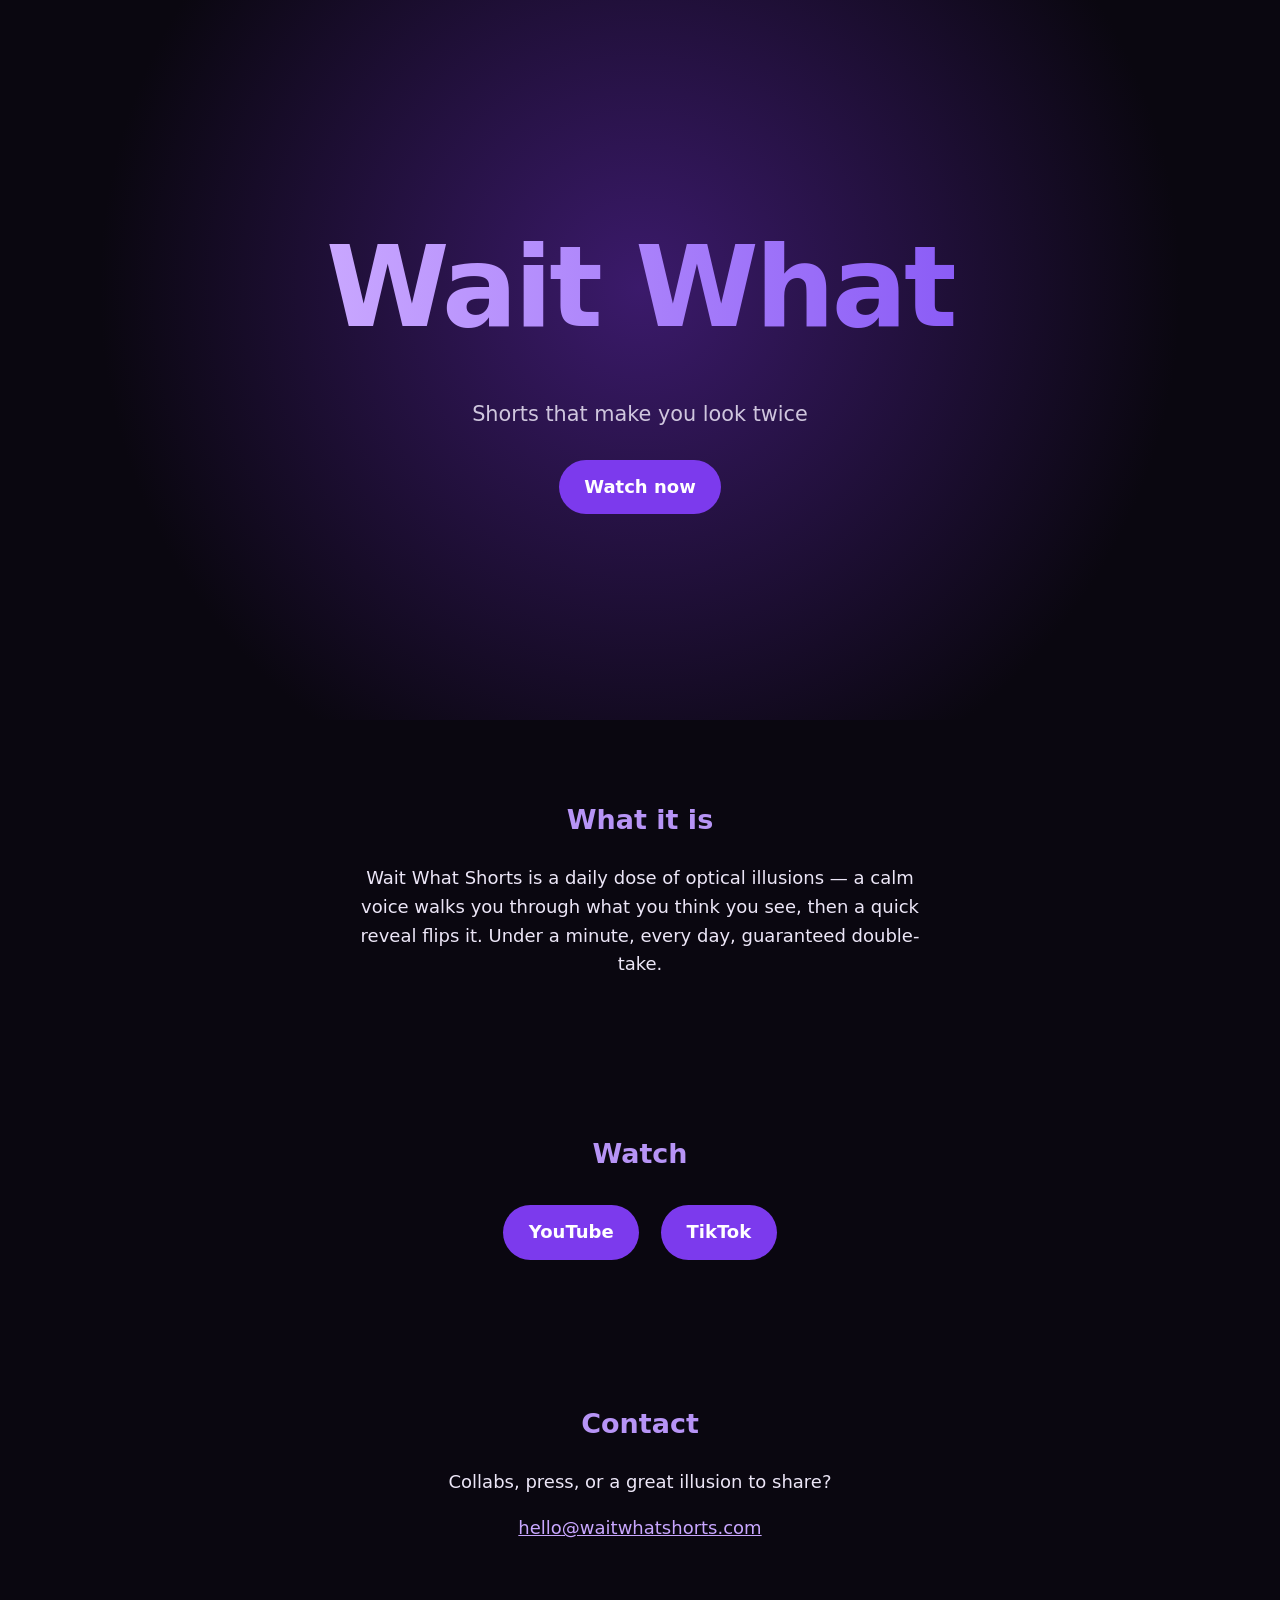
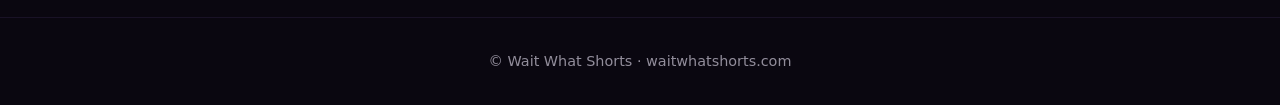
==== index.html @ 1d828b61 "Initial Wait What landing page" ====
<!doctype html>
<html lang="en"><head><meta charset="utf-8"><meta name="viewport" content="width=device-width,initial-scale=1">
<title>Wait What Shorts — Shorts that make you look twice</title>
<meta name="description" content="Daily optical-illusion Shorts with a calm voice and a quick reveal.">
<link rel="stylesheet" href="style.css"></head>
<body>
<header class="hero"><h1>Wait What</h1><p class="tag">Shorts that make you look twice</p><a class="btn" href="#watch">Watch now</a></header>
<section><h2>What it is</h2><p>Wait What Shorts is a daily dose of optical illusions — a calm voice walks you through what you think you see, then a quick reveal flips it. Under a minute, every day, guaranteed double-take.</p></section>
<section id="watch"><h2>Watch</h2><div class="links">
<a class="btn" href="https://www.youtube.com/@WaitWhatNow-t6d" target="_blank" rel="noopener">YouTube</a>
<a class="btn" href="https://www.tiktok.com/@waitwhatnowt6d" target="_blank" rel="noopener">TikTok</a></div></section>
<section id="contact"><h2>Contact</h2><p>Collabs, press, or a great illusion to share?</p><p><a href="mailto:hello@waitwhatshorts.com">hello@waitwhatshorts.com</a></p></section>
<footer>© Wait What Shorts · waitwhatshorts.com</footer>
</body></html>
---- style.css ----
*{box-sizing:border-box}body{margin:0;background:#0a0710;color:#ece6f7;font:18px/1.6 system-ui,-apple-system,Segoe UI,sans-serif;text-align:center}
.hero{min-height:80vh;display:flex;flex-direction:column;justify-content:center;align-items:center;padding:2rem;background:radial-gradient(circle at 50% 40%,#3b1a6b 0,#0a0710 70%)}
h1{font-size:clamp(3rem,12vw,7rem);margin:0;letter-spacing:-.03em;background:linear-gradient(90deg,#c9a7ff,#8b5cf6);-webkit-background-clip:text;background-clip:text;color:transparent}
.tag{font-size:1.3rem;opacity:.85}h2{color:#b794f6}
section{max-width:640px;margin:0 auto;padding:3.5rem 1.5rem}
.btn{display:inline-block;margin:.5rem;padding:.8rem 1.6rem;border-radius:999px;background:#7c3aed;color:#fff;text-decoration:none;font-weight:600}.btn:hover{background:#9061f9}
a{color:#c9a7ff}footer{padding:2rem;opacity:.6;font-size:.9rem;border-top:1px solid #241a36}
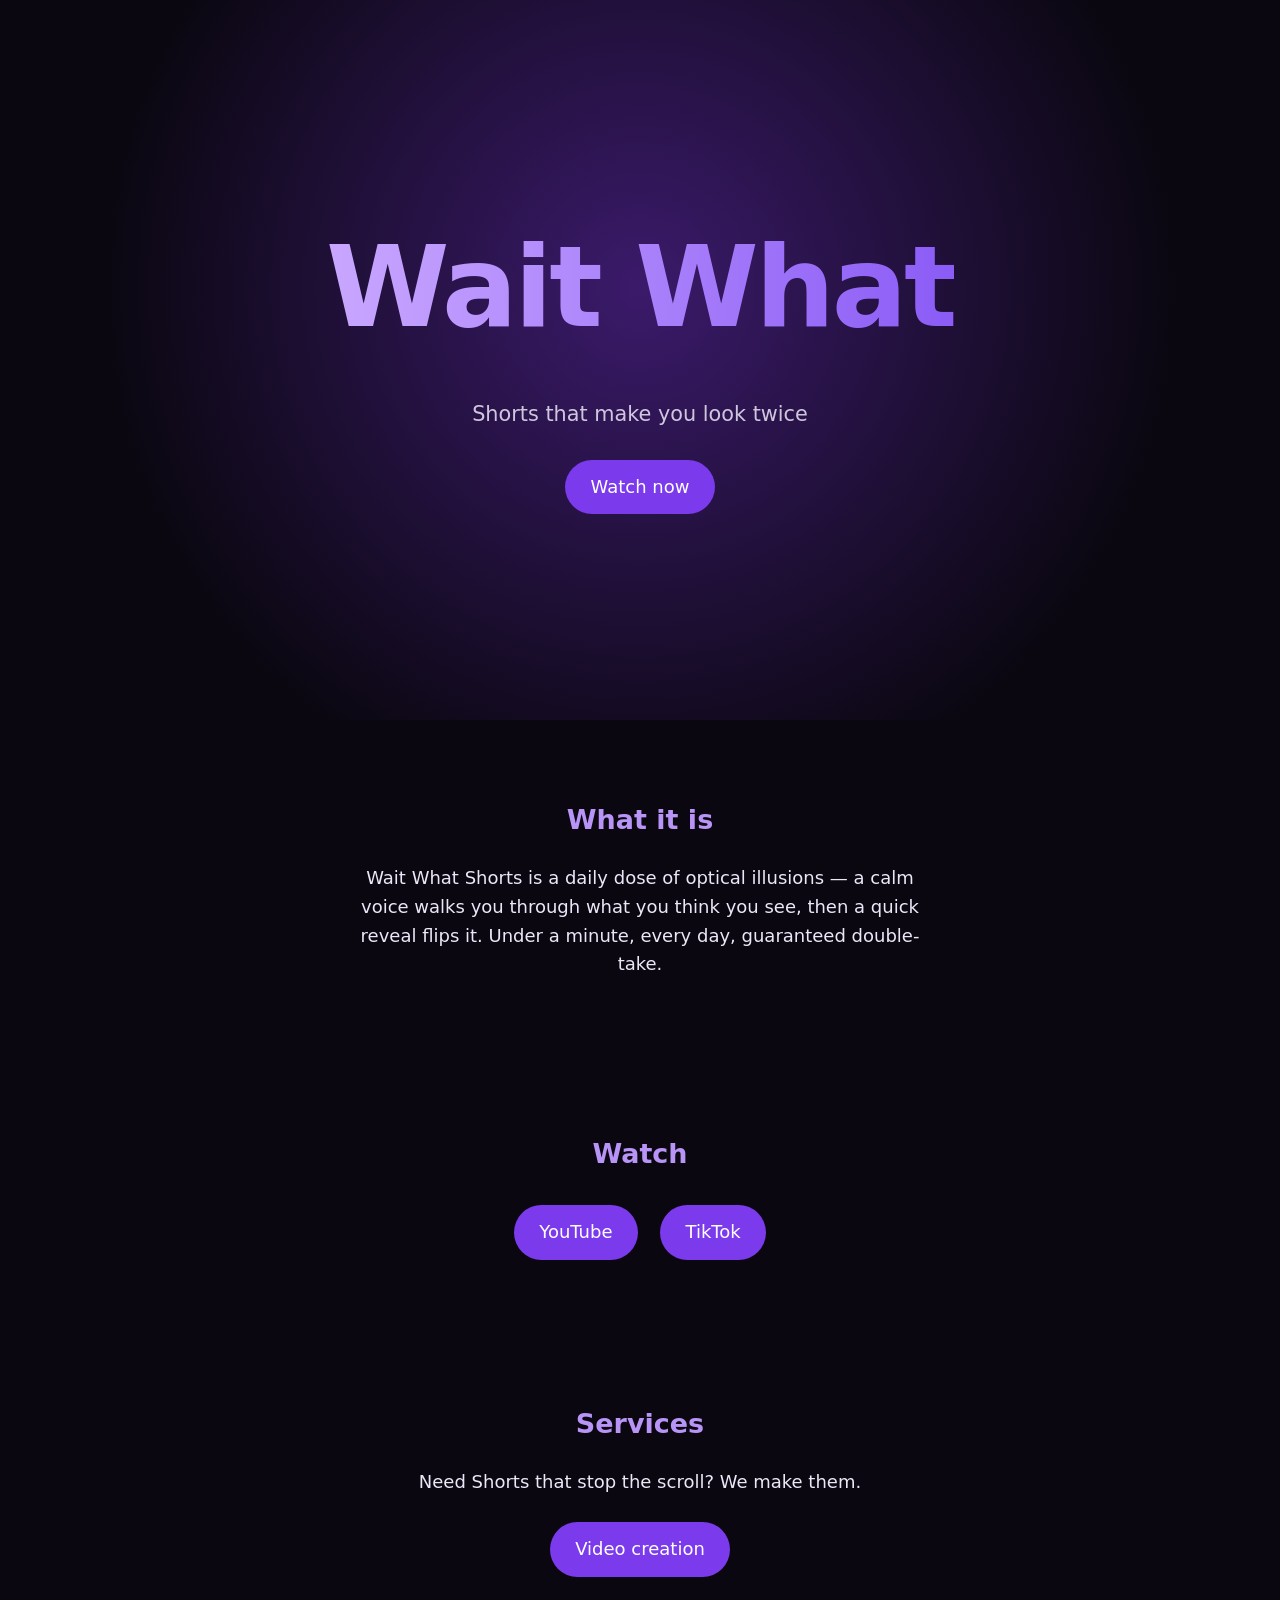
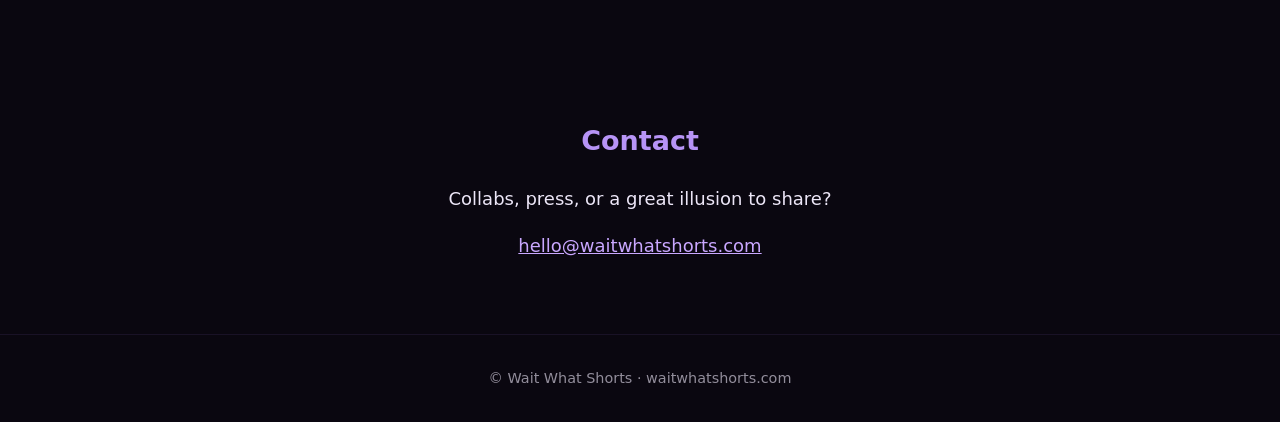
==== commit ed8857b7: "Add Services section and video creation page with inquiry form" ====
--- a/index.html
+++ b/index.html
@@ -4,11 +4,15 @@
 <meta name="description" content="Daily optical-illusion Shorts with a calm voice and a quick reveal.">
 <link rel="stylesheet" href="style.css"></head>
 <body>
+<audio id="ww-outro" src="outro-jingle.mp3" preload="auto"></audio>
 <header class="hero"><h1>Wait What</h1><p class="tag">Shorts that make you look twice</p><a class="btn" href="#watch">Watch now</a></header>
 <section><h2>What it is</h2><p>Wait What Shorts is a daily dose of optical illusions — a calm voice walks you through what you think you see, then a quick reveal flips it. Under a minute, every day, guaranteed double-take.</p></section>
 <section id="watch"><h2>Watch</h2><div class="links">
 <a class="btn" href="https://www.youtube.com/@WaitWhatNow-t6d" target="_blank" rel="noopener">YouTube</a>
 <a class="btn" href="https://www.tiktok.com/@waitwhatnowt6d" target="_blank" rel="noopener">TikTok</a></div></section>
+<section id="services"><h2>Services</h2><p>Need Shorts that stop the scroll? We make them.</p><div class="links">
+<a class="btn" href="services/video.html">Video creation</a></div></section>
 <section id="contact"><h2>Contact</h2><p>Collabs, press, or a great illusion to share?</p><p><a href="mailto:hello@waitwhatshorts.com">hello@waitwhatshorts.com</a></p></section>
 <footer>© Wait What Shorts · waitwhatshorts.com</footer>
+<script src="site.js"></script>
 </body></html>
--- a/style.css
+++ b/style.css
@@ -1,7 +1,23 @@
 *{box-sizing:border-box}body{margin:0;background:#0a0710;color:#ece6f7;font:18px/1.6 system-ui,-apple-system,Segoe UI,sans-serif;text-align:center}
 .hero{min-height:80vh;display:flex;flex-direction:column;justify-content:center;align-items:center;padding:2rem;background:radial-gradient(circle at 50% 40%,#3b1a6b 0,#0a0710 70%)}
+.hero.compact{min-height:auto;padding:3rem 1.5rem 2rem}
 h1{font-size:clamp(3rem,12vw,7rem);margin:0;letter-spacing:-.03em;background:linear-gradient(90deg,#c9a7ff,#8b5cf6);-webkit-background-clip:text;background-clip:text;color:transparent}
+.hero.compact h1{font-size:clamp(2rem,8vw,3.5rem)}
 .tag{font-size:1.3rem;opacity:.85}h2{color:#b794f6}
 section{max-width:640px;margin:0 auto;padding:3.5rem 1.5rem}
-.btn{display:inline-block;margin:.5rem;padding:.8rem 1.6rem;border-radius:999px;background:#7c3aed;color:#fff;text-decoration:none;font-weight:600}.btn:hover{background:#9061f9}
-a{color:#c9a7ff}footer{padding:2rem;opacity:.6;font-size:.9rem;border-top:1px solid #241a36}
+.page{max-width:640px;margin:0 auto;padding:1rem 1.5rem 3.5rem;text-align:left}
+.page p,.page li{text-align:left}.page h2{text-align:left}
+.lead{font-size:1.15rem;opacity:.9}
+.btn{display:inline-block;margin:.5rem;padding:.8rem 1.6rem;border-radius:999px;background:#7c3aed;color:#fff;text-decoration:none;font-weight:600;border:none;cursor:pointer;font:inherit}.btn:hover{background:#9061f9}
+.btn.ghost{background:transparent;border:1px solid #7c3aed;color:#c9a7ff}.btn.ghost:hover{background:#241a36}
+.btn.full{width:100%;margin:.5rem 0}
+a{color:#c9a7ff}footer{padding:2rem;opacity:.6;font-size:.9rem;border-top:1px solid #241a36;text-align:center}
+.back{display:inline-block;margin:1rem 0 0;font-size:.95rem}
+.bullets{padding-left:1.2rem;margin:1rem 0 1.5rem}.bullets li{margin:.4rem 0}
+.form{display:flex;flex-direction:column;gap:1rem;margin:1.5rem 0}
+.form label{display:flex;flex-direction:column;gap:.35rem;text-align:left;font-size:.95rem;color:#c9a7ff}
+.form input,.form textarea,.form select{width:100%;padding:.75rem 1rem;border-radius:12px;border:1px solid #3b2a55;background:#140e1f;color:#ece6f7;font:inherit}
+.form textarea{min-height:140px;resize:vertical}
+.form input:focus,.form textarea:focus,.form select:focus{outline:2px solid #7c3aed;border-color:#7c3aed}
+.or{text-align:center;opacity:.7;margin:1.5rem 0 .75rem;font-size:.95rem}
+.note{font-size:.85rem;opacity:.65;margin-top:.75rem}
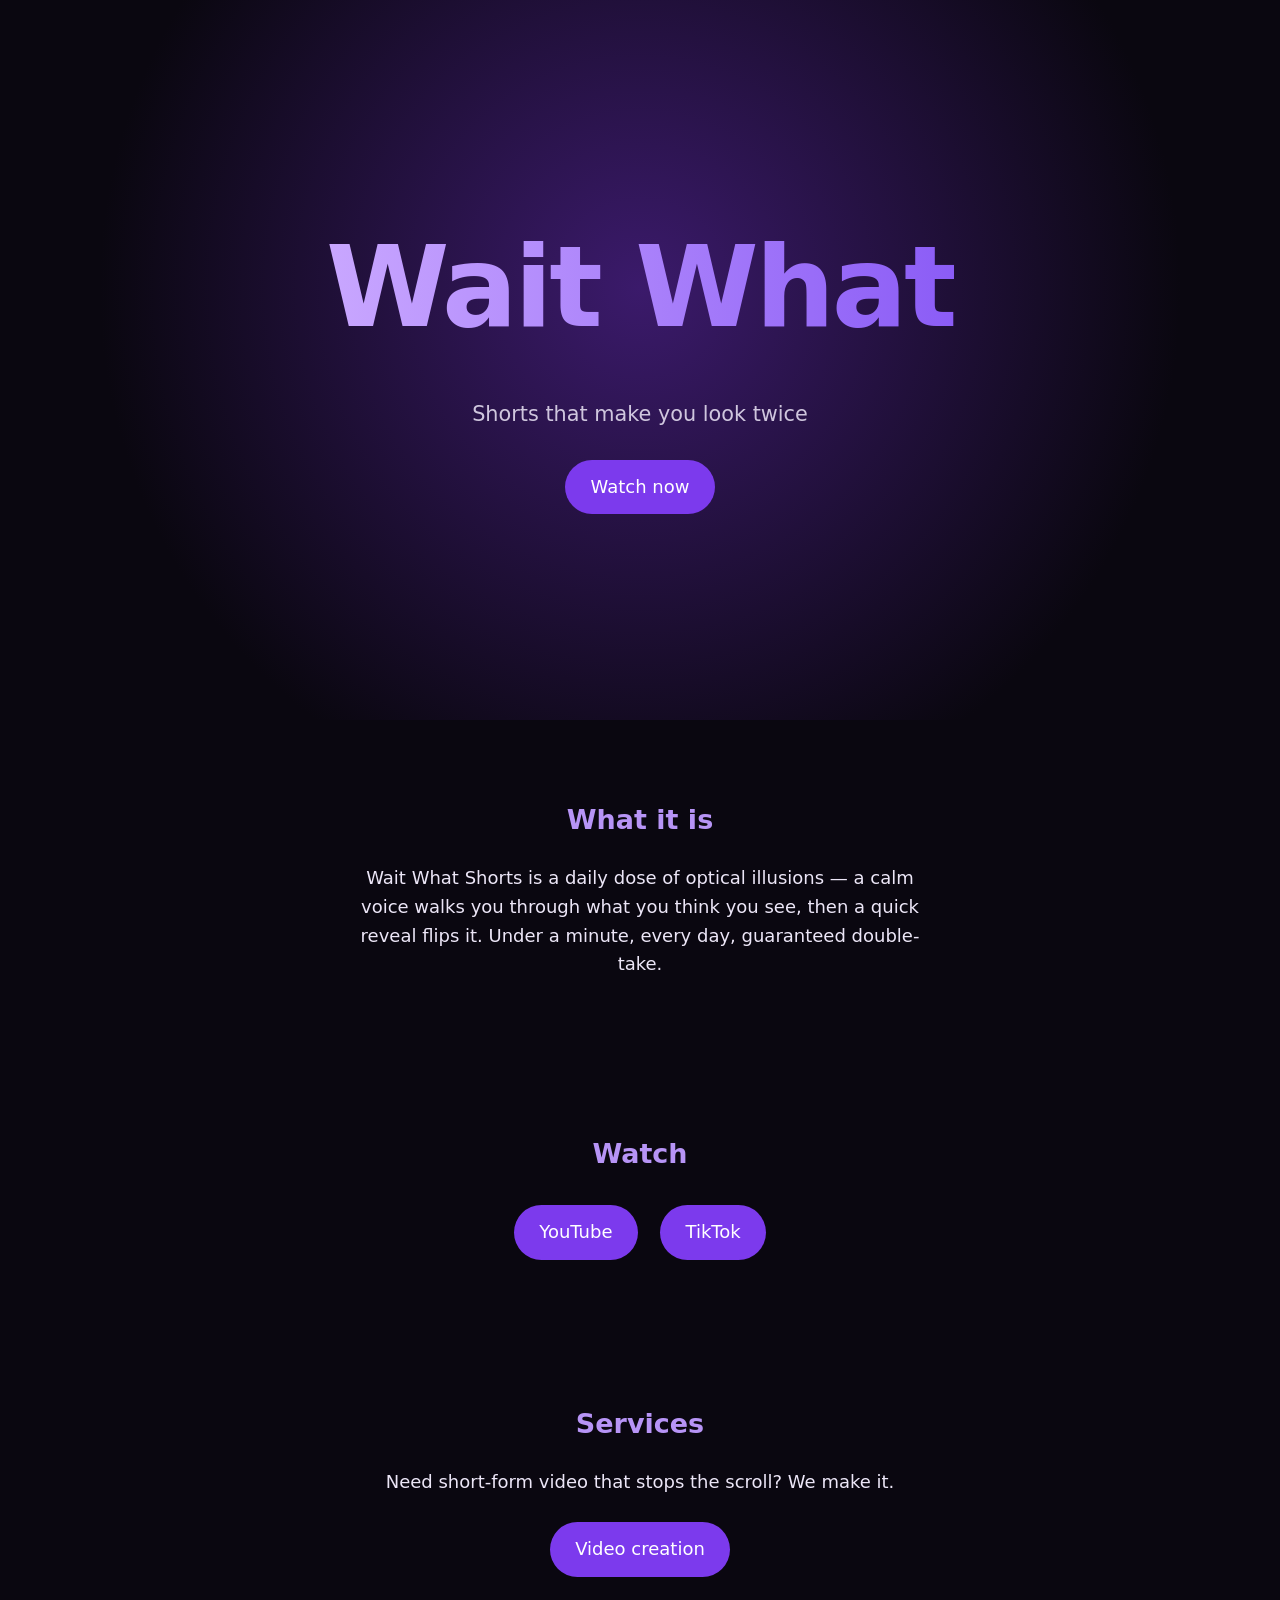
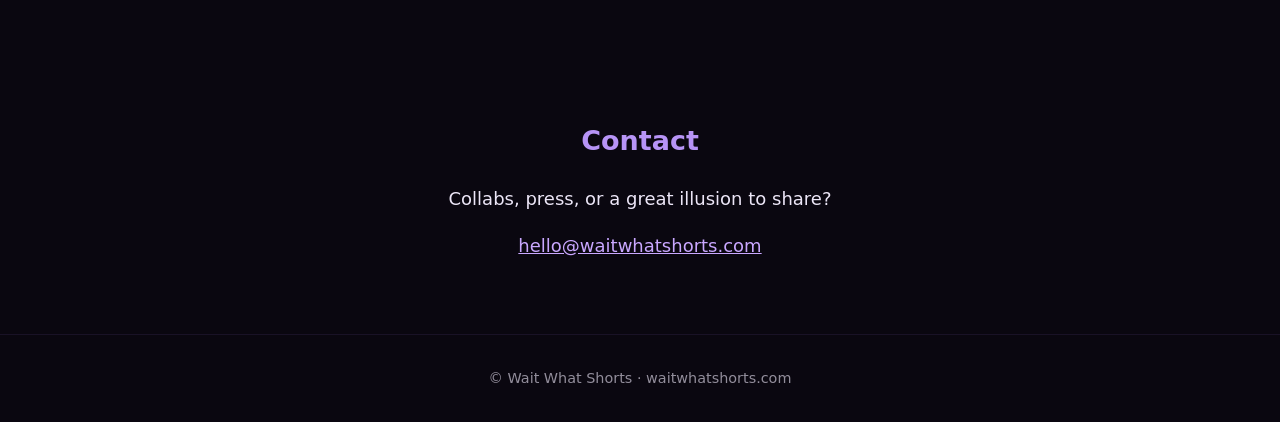
==== commit fb9a8325: "Broaden video services page beyond illusion-only pitch" ====
--- a/index.html
+++ b/index.html
@@ -10,7 +10,7 @@
 <section id="watch"><h2>Watch</h2><div class="links">
 <a class="btn" href="https://www.youtube.com/@WaitWhatNow-t6d" target="_blank" rel="noopener">YouTube</a>
 <a class="btn" href="https://www.tiktok.com/@waitwhatnowt6d" target="_blank" rel="noopener">TikTok</a></div></section>
-<section id="services"><h2>Services</h2><p>Need Shorts that stop the scroll? We make them.</p><div class="links">
+<section id="services"><h2>Services</h2><p>Need short-form video that stops the scroll? We make it.</p><div class="links">
 <a class="btn" href="services/video.html">Video creation</a></div></section>
 <section id="contact"><h2>Contact</h2><p>Collabs, press, or a great illusion to share?</p><p><a href="mailto:hello@waitwhatshorts.com">hello@waitwhatshorts.com</a></p></section>
 <footer>© Wait What Shorts · waitwhatshorts.com</footer>
